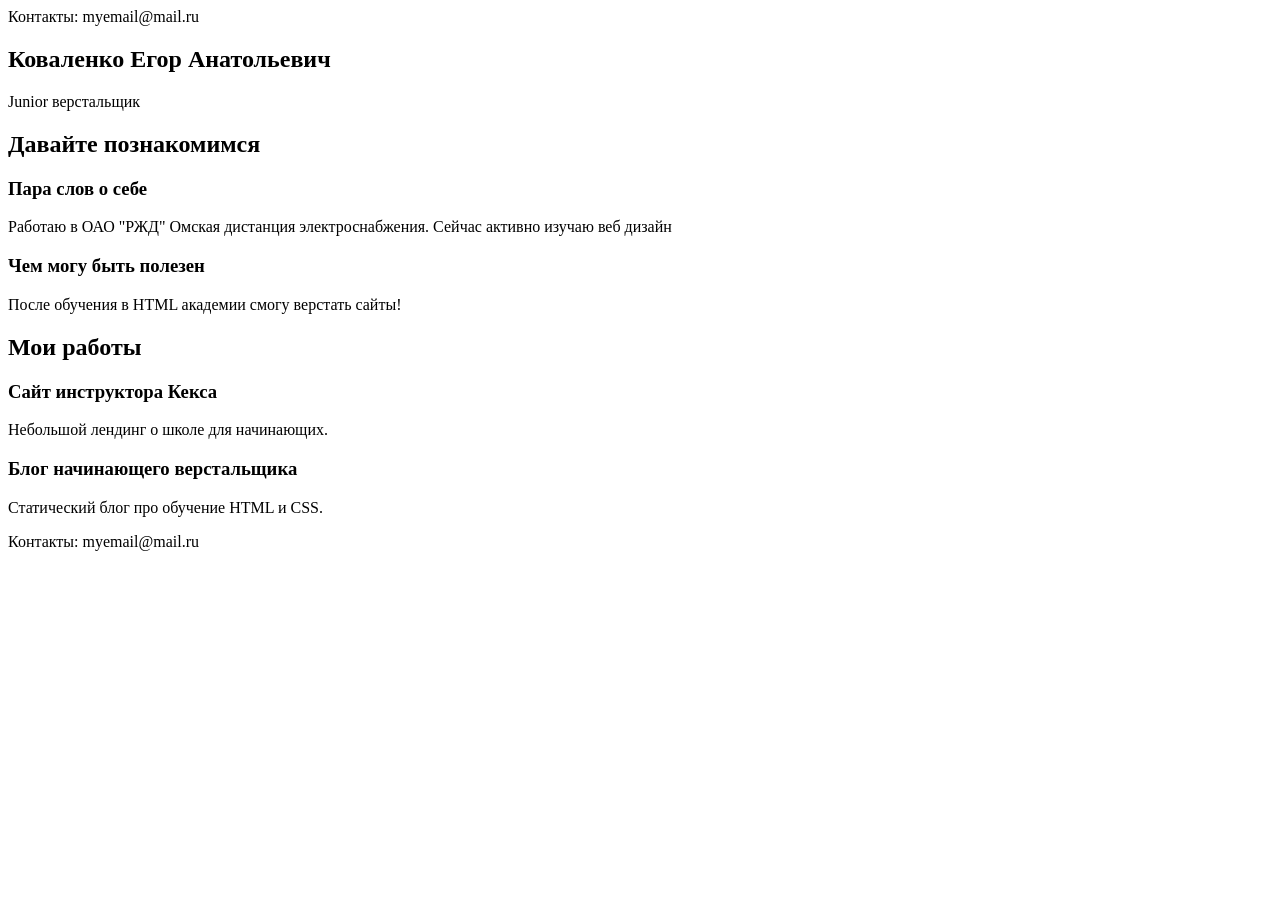
==== index.html @ 19d8a6aa "Загружает файлы сайта" ====
<!DOCTYPE html>
<html lang="ru">
  <head>
    <meta charset="UTF-8">
    <link rel="stylesheet" href="style.css">
    <link href="https://fonts.googleapis.com/css?family=Montserrat:400,500,700|Old+Standard+TT&display=swap&subset=cyrillic" rel="stylesheet">
    <title>Портфолио Егора Коваленко</title>
  </head>

  <body>
    <header class="page-header">
      <div class="container">
      Контакты: myemail@mail.ru
      </div>
    </header>

    <section class="hero-image">
      <div class="container">
      <h1 class="heading">Коваленко Егор Анатольевич</h1>
      <p>Junior верстальщик</p>
      </div>
    </section>

    <section class="intro">
      <div class="container">
      <h2 class="subheading">Давайте познакомимся</h2>
      <h3>Пара слов о себе</h3>
      <p>Работаю в ОАО "РЖД" Омская дистанция электроснабжения. Сейчас активно изучаю веб дизайн </p>
      <h3>Чем могу быть полезен</h3> 
      <p>После обучения в HTML академии смогу верстать сайты!</p>
      </div>
    </section>

    <section class="portfolio">
      <div class="container">
      <h2 class="subheading">Мои работы</h2>

      <h3>Сайт инструктора Кекса</h3>
      <p>Небольшой лендинг о школе для начинающих.</p>

      <h3>Блог начинающего верстальщика</h3>
      <p>Статический блог про обучение HTML и CSS.</p>
      </div>
    </section>
    <footer class="page-footer">
      Контакты: myemail@mail.ru
    </footer>
    </body>
</html>
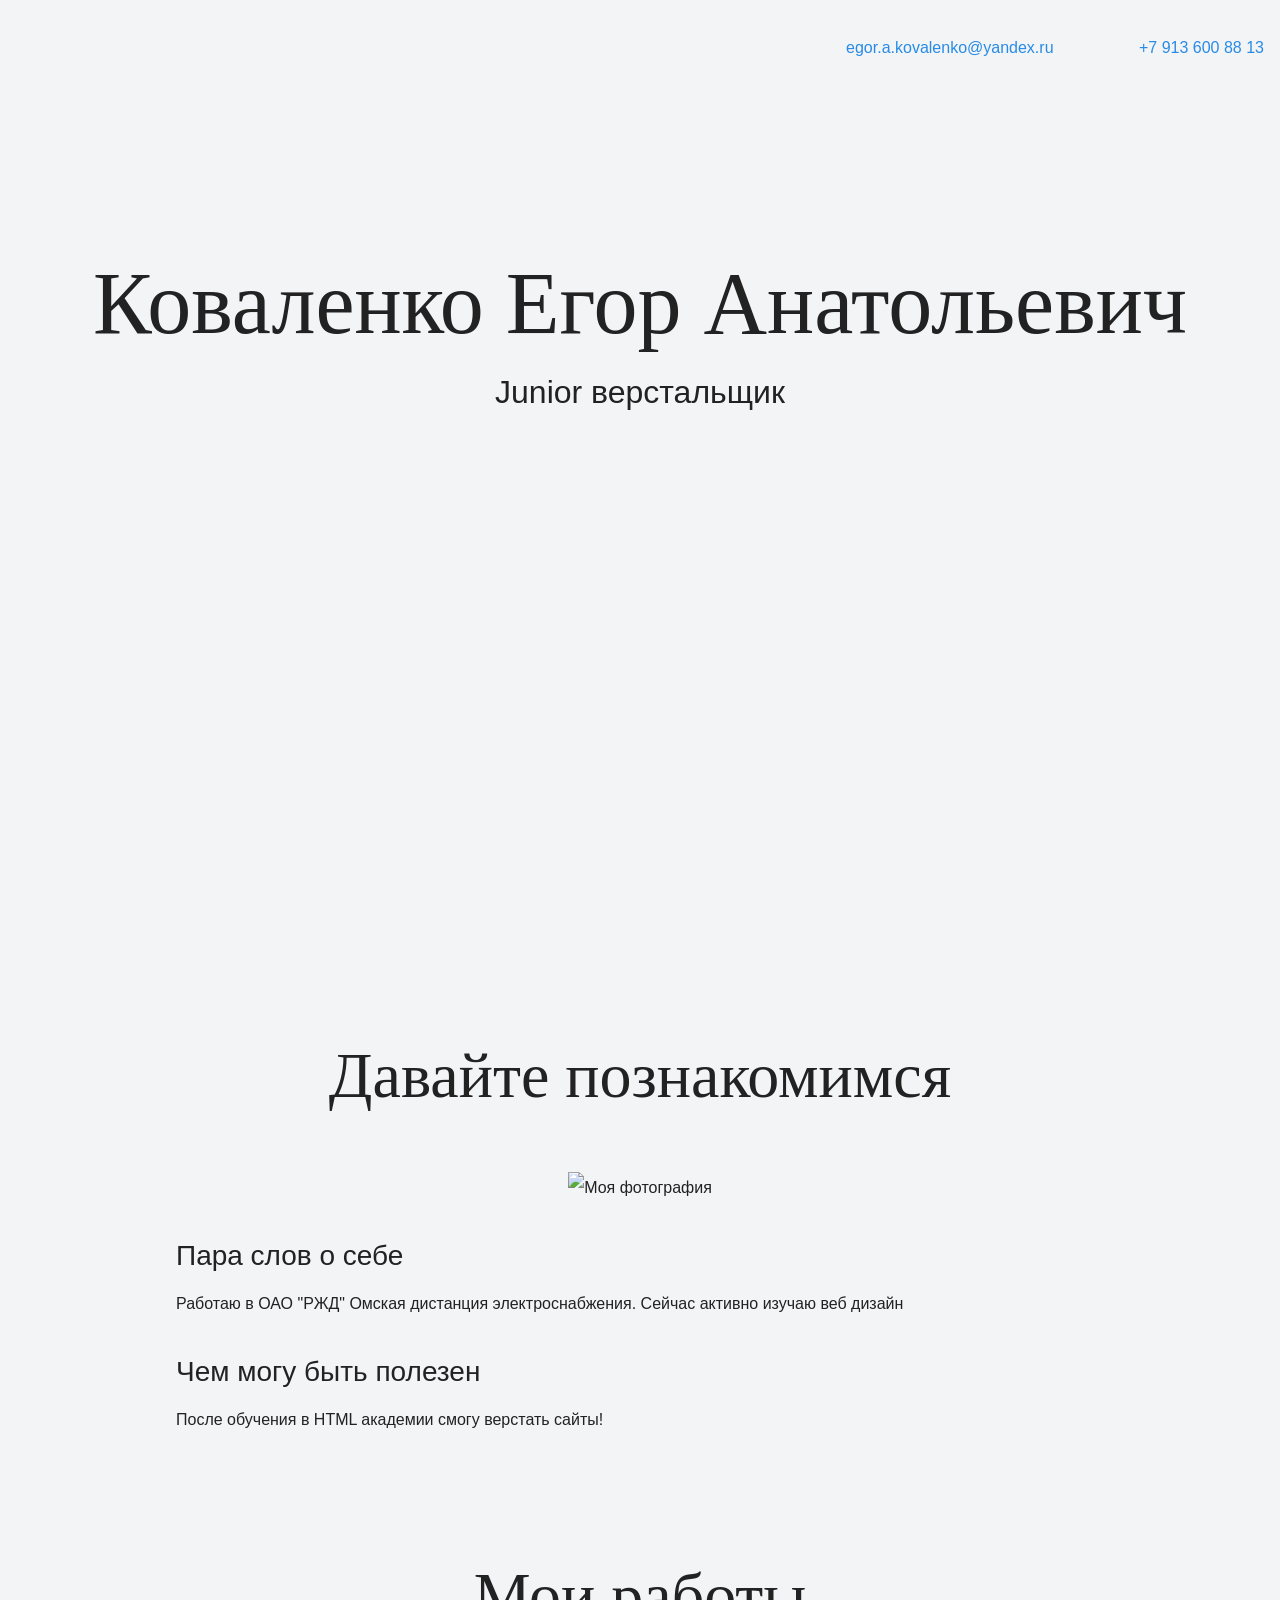
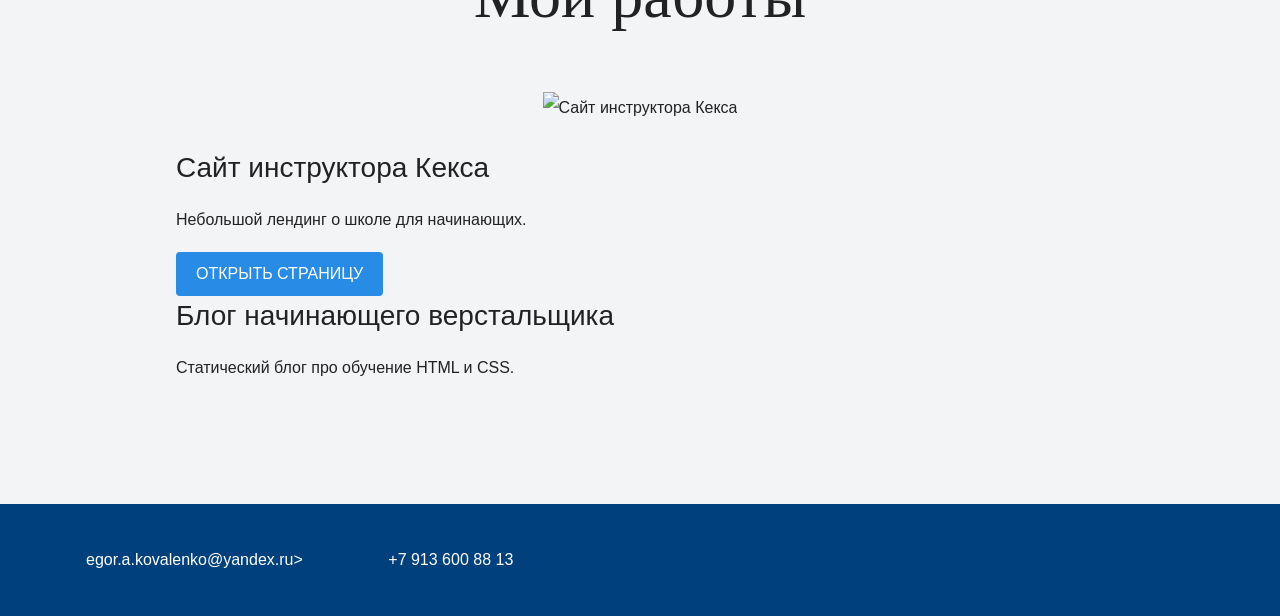
==== commit ee7c6214: "Add files via upload" ====
--- a/index.html
+++ b/index.html
@@ -10,7 +10,8 @@
   <body>
     <header class="page-header">
       <div class="container">
-      Контакты: myemail@mail.ru
+      <a class="header-email" href="mailto:egor.a.kovalenko@yandex.ru">egor.a.kovalenko@yandex.ru</a>
+      <a class="header-phone" href="tel:+79136008813">+7 913 600 88 13</a>
       </div>
     </header>
 
@@ -24,6 +25,9 @@
     <section class="intro">
       <div class="container">
       <h2 class="subheading">Давайте познакомимся</h2>
+       <figure class="user-image">
+         <img src="files/user1.jpg" width="928" height="756" alt="Моя фотография">
+       </figure>
       <h3>Пара слов о себе</h3>
       <p>Работаю в ОАО "РЖД" Омская дистанция электроснабжения. Сейчас активно изучаю веб дизайн </p>
       <h3>Чем могу быть полезен</h3> 
@@ -34,16 +38,19 @@
     <section class="portfolio">
       <div class="container">
       <h2 class="subheading">Мои работы</h2>
-
+        <figure class="project-image">
+          <img src="files/project.jpg" width="928" height="536" alt="Сайт инструктора Кекса">
+        </figure>
       <h3>Сайт инструктора Кекса</h3>
       <p>Небольшой лендинг о школе для начинающих.</p>
-
+        <a class="button" href="source/project/index.html">Открыть страницу</a>
       <h3>Блог начинающего верстальщика</h3>
       <p>Статический блог про обучение HTML и CSS.</p>
       </div>
     </section>
     <footer class="page-footer">
-      Контакты: myemail@mail.ru
+      <a class="footer-email" href="mailto:egor.a.kovalenko@yandex.ru">egor.a.kovalenko@yandex.ru</a>>
+      <a class="footer-phone" href="tel:+79136008813">+7 913 600 88 13</a>
     </footer>
     </body>
 </html>
--- a/style.css
+++ b/style.css
@@ -0,0 +1,194 @@
+body {
+  margin: 0;
+  min-width: 960px;
+  font-family: "Montserrat", "Helvetica", "Arial", sans-serif;
+  font-size: 16px;
+  line-height: 32px;
+  color: #222222;
+  background-color: #f2f4f6;
+  background-image: url("img/hero-bg.jpg");
+  background-repeat: no-repeat;
+  background-position: top center;
+}
+
+.container {
+  max-width: 928px;
+  margin: 0 auto;
+  padding: 0 16px;
+}
+
+.page-header {
+  margin: 0 0 160px;
+  padding: 32px 0 32px;
+}
+
+.page-header .container,
+.page-footer .container {
+  max-width: 1408px;
+  text-align: right;
+}
+
+.page-header a {
+  margin-left: 56px;
+  color: #288be6;
+  text-decoration: none;
+  background-repeat: no-repeat;
+  background-position: left;
+}
+
+.header-email {
+  padding-left: 25px;
+  background-image: url("img/icon-email-header.svg");
+}
+
+.header-phone {
+  padding-left: 25px;
+  background-image: url("img/icon-phone-header.svg");
+}
+
+.hero-image {
+  margin-bottom: 620px;
+}
+
+.hero-image .container {
+  max-width: 1408px;
+  text-align: center;
+}
+
+.heading {
+  margin: 0 0 16px;
+  font-family: "Old Standard TT", "Times", "Times New Roman", serif;
+  font-size: 88px;
+  line-height: 96px;
+  font-weight: 400;
+}
+
+.hero-image p {
+  margin: 0;
+  font-size: 32px;
+  line-height: 48px;
+}
+
+.intro {
+  margin: 0 0 120px;
+}
+
+.subheading {
+  margin: 0 0 56px;
+  font-family: "Old Standard TT", "Times", "Times New Roman", serif;
+  font-size: 64px;
+  line-height: 80px;
+  font-weight: 400;
+  text-align: center;
+}
+
+.user-image {
+  margin: 0 0 32px;
+  text-align: center;
+}
+
+.intro h3,
+.portfolio h3 {
+  margin: 0 0 12px;
+  font-size: 28px;
+  line-height: 40px;
+  font-weight: 500;
+}
+
+.intro p {
+  margin: 0 0 32px;
+}
+
+.skills-list {
+  margin: 0;
+  padding: 0;
+}
+
+.skills-list dt {
+  padding-left: 32px;
+  background-repeat: no-repeat;
+  background-position: left;
+}
+
+.skill-html {
+  background-image: url("img/icon-html.svg");
+}
+
+.skill-css {
+  background-image: url("img/icon-css.svg");
+}
+
+.level {
+  margin: 4px 0 16px;
+  padding: 0;
+  height: 14px;
+  font-size: 0;
+  background-color: #ffffff;
+  border: 1px solid #86c3fa;
+  border-radius: 8px;
+}
+
+.level div {
+  margin: 1px;
+  height: 12px;
+  background-color: #288be6;
+  border-radius: 6px;
+}
+
+.portfolio {
+  margin: 0 0 120px;
+}
+
+.projects {
+  margin: 0;
+  padding: 0;
+  list-style: none;
+}
+
+.projects li {
+  margin: 0 0 80px;
+}
+
+.project-image {
+  margin: 0 0 24px;
+  text-align: center;
+}
+
+.projects p {
+  margin: 0 0 24px;
+}
+
+.button {
+  padding: 6px 20px;
+  display: inline-block;
+  vertical-align: baseline;
+  text-decoration: none;
+  text-transform: uppercase;
+  border-radius: 4px;
+  background-color: #288be6;
+  color: #ffffff;
+}
+
+.page-footer {
+  padding: 40px 0;
+  background-color: #00417d;
+  color: #ffffff;
+}
+
+.page-footer a {
+  margin-left: 56px;
+  color: inherit;
+  text-decoration: none;
+  background-repeat: no-repeat;
+  background-position: left;
+}
+
+.footer-email {
+  padding-left: 30px;
+  background-image: url("img/icon-email-footer.svg");
+}
+
+.footer-phone {
+  padding-left: 25px;
+  background-image: url("img/icon-phone-footer.svg");
+}
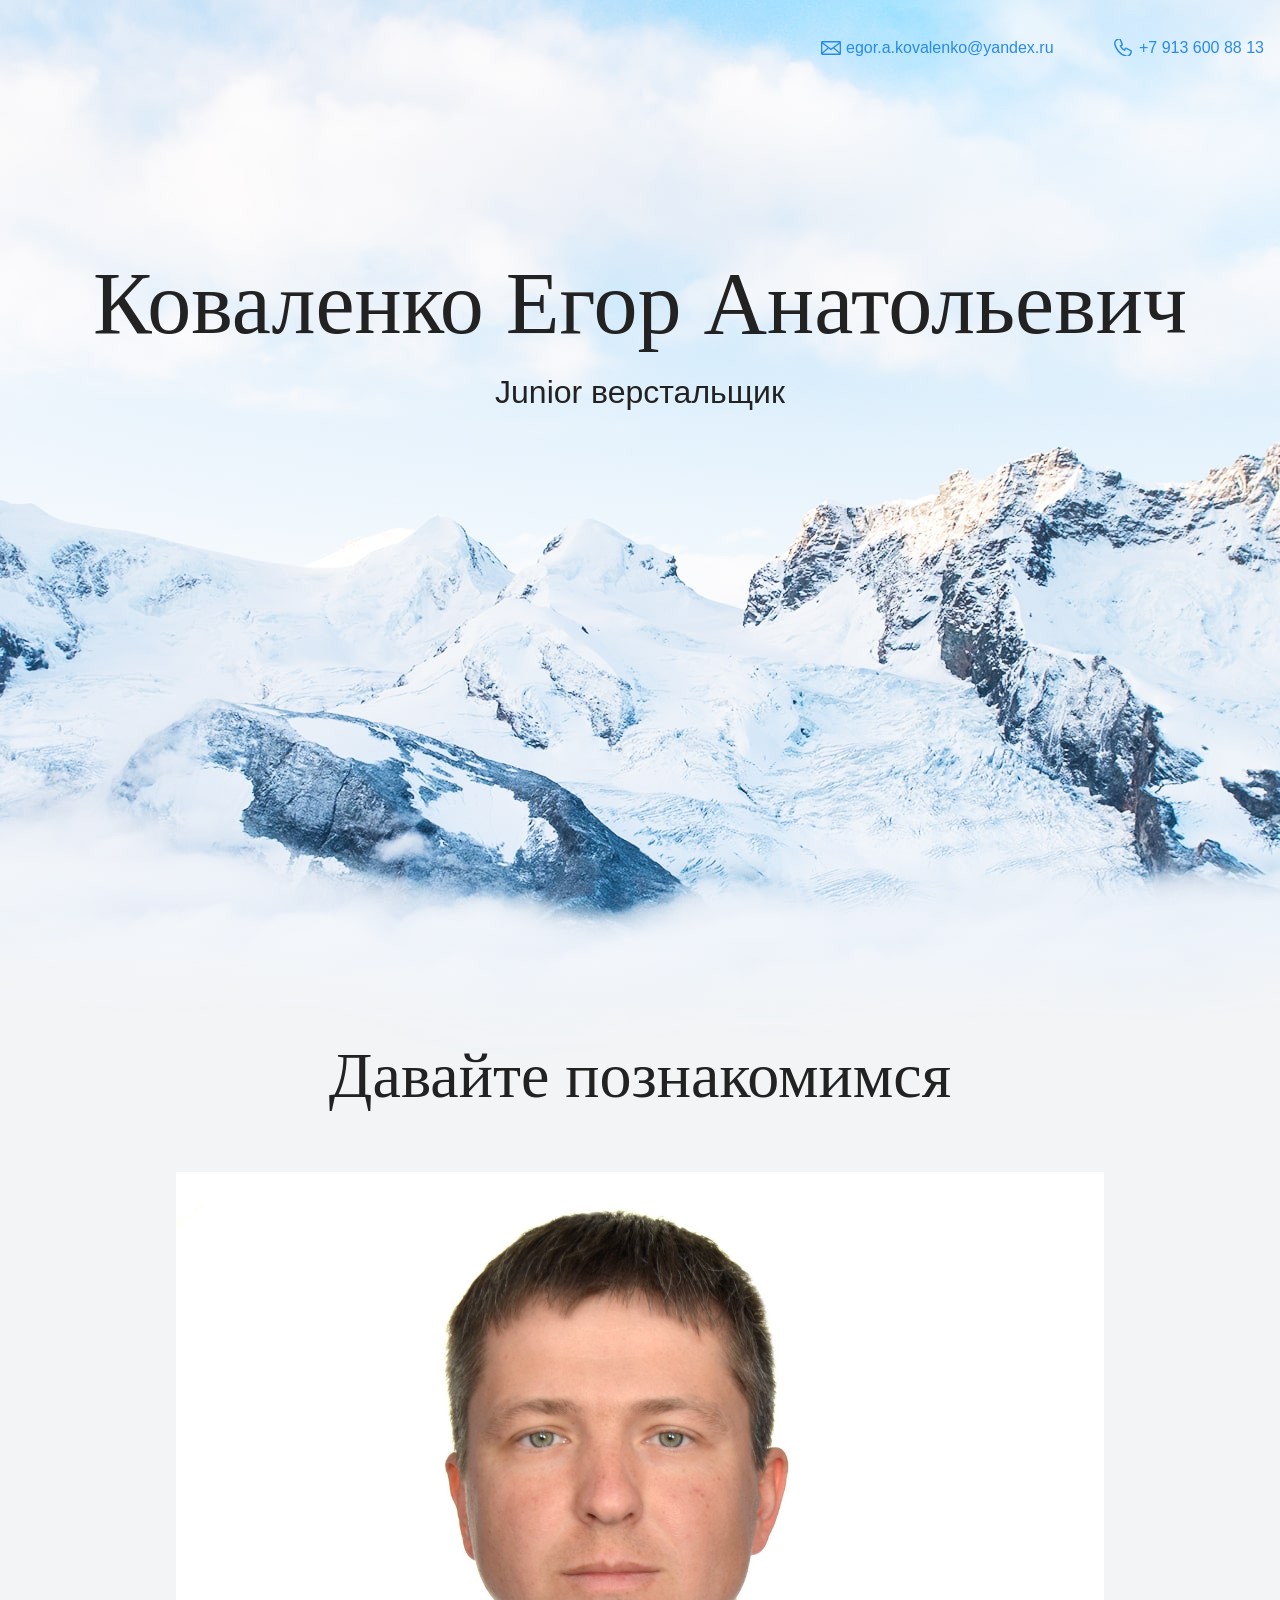
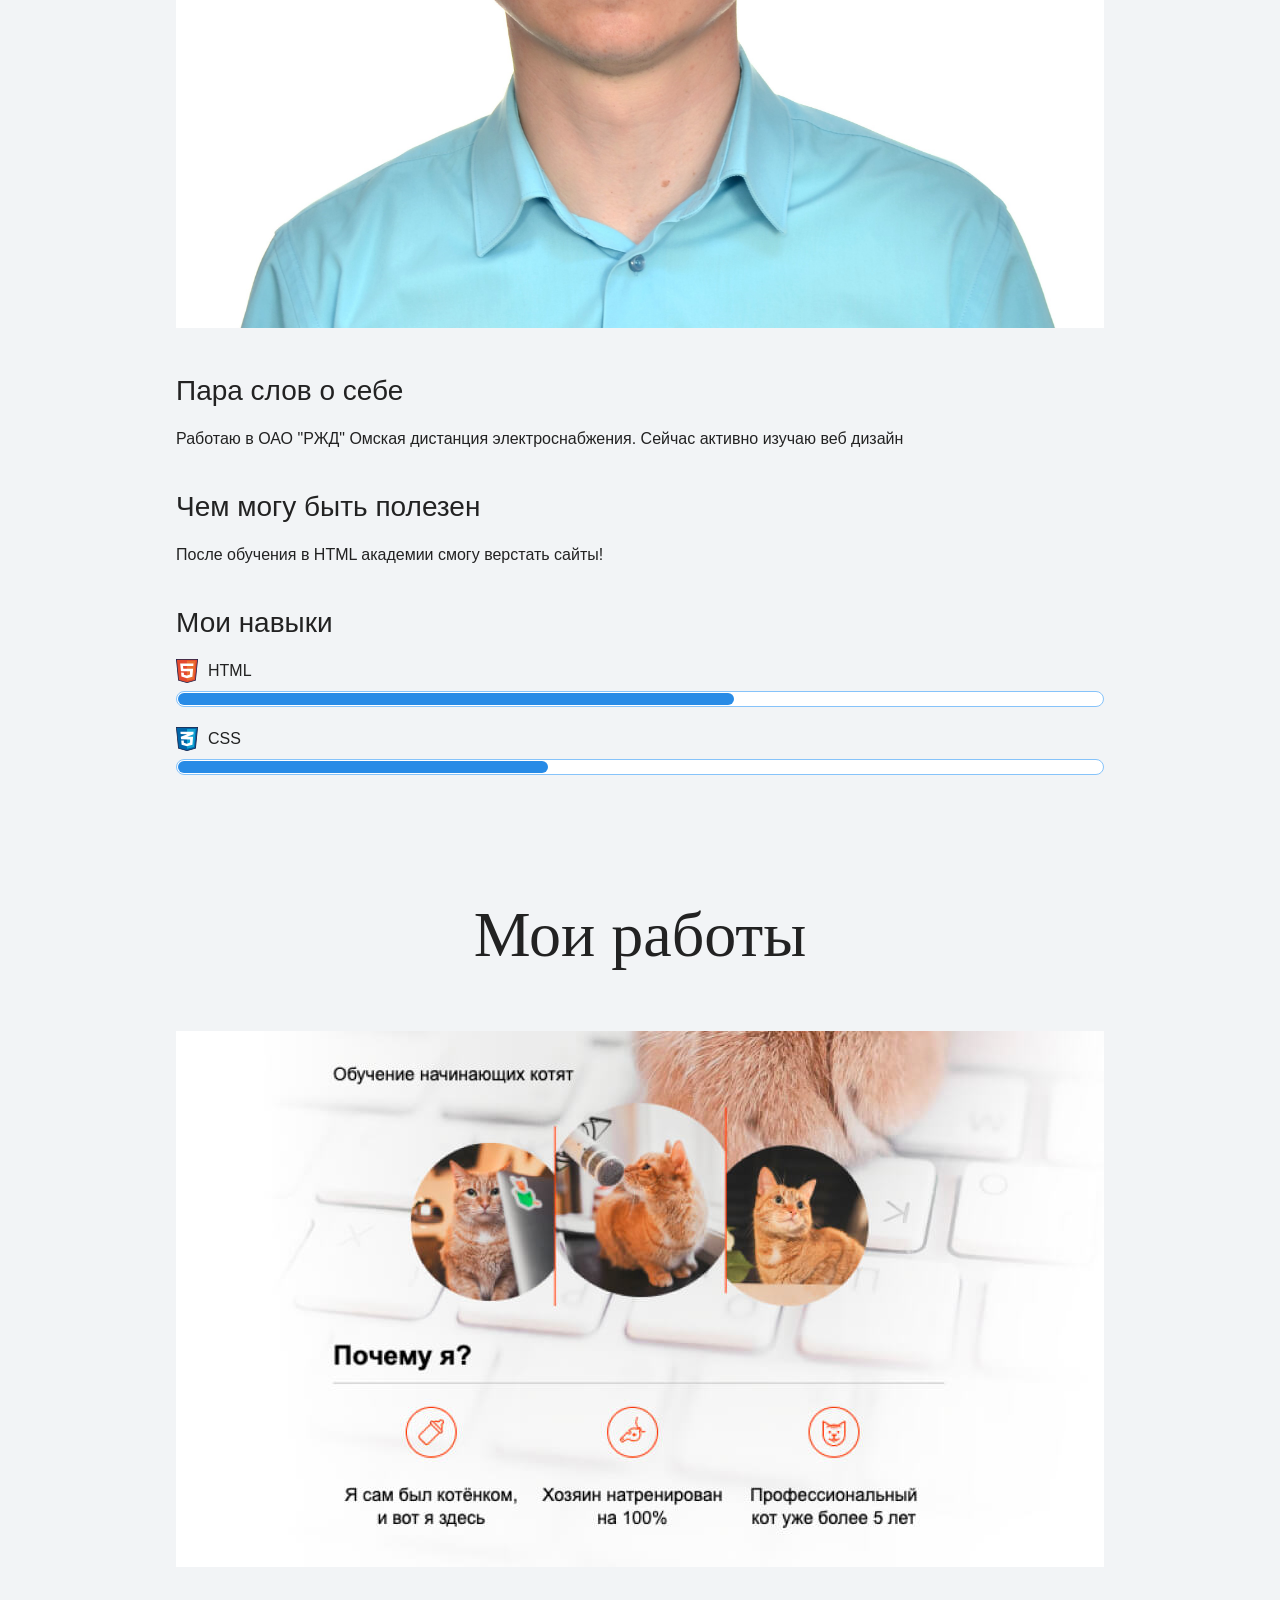
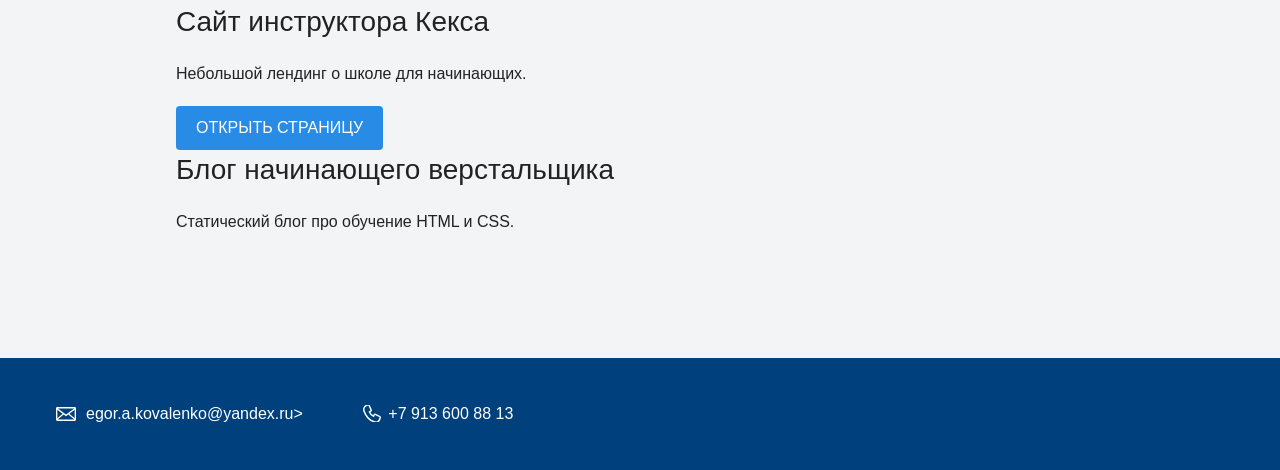
==== commit 3890594b: "Add files via upload" ====
--- a/index.html
+++ b/index.html
@@ -1,56 +1,69 @@
-<!DOCTYPE html>
-<html lang="ru">
-  <head>
-    <meta charset="UTF-8">
-    <link rel="stylesheet" href="style.css">
-    <link href="https://fonts.googleapis.com/css?family=Montserrat:400,500,700|Old+Standard+TT&display=swap&subset=cyrillic" rel="stylesheet">
-    <title>Портфолио Егора Коваленко</title>
-  </head>
-
-  <body>
-    <header class="page-header">
-      <div class="container">
-      <a class="header-email" href="mailto:egor.a.kovalenko@yandex.ru">egor.a.kovalenko@yandex.ru</a>
-      <a class="header-phone" href="tel:+79136008813">+7 913 600 88 13</a>
-      </div>
-    </header>
-
-    <section class="hero-image">
-      <div class="container">
-      <h1 class="heading">Коваленко Егор Анатольевич</h1>
-      <p>Junior верстальщик</p>
-      </div>
-    </section>
-
-    <section class="intro">
-      <div class="container">
-      <h2 class="subheading">Давайте познакомимся</h2>
-       <figure class="user-image">
-         <img src="files/user1.jpg" width="928" height="756" alt="Моя фотография">
-       </figure>
-      <h3>Пара слов о себе</h3>
-      <p>Работаю в ОАО "РЖД" Омская дистанция электроснабжения. Сейчас активно изучаю веб дизайн </p>
-      <h3>Чем могу быть полезен</h3> 
-      <p>После обучения в HTML академии смогу верстать сайты!</p>
-      </div>
-    </section>
-
-    <section class="portfolio">
-      <div class="container">
-      <h2 class="subheading">Мои работы</h2>
-        <figure class="project-image">
-          <img src="files/project.jpg" width="928" height="536" alt="Сайт инструктора Кекса">
-        </figure>
-      <h3>Сайт инструктора Кекса</h3>
-      <p>Небольшой лендинг о школе для начинающих.</p>
-        <a class="button" href="source/project/index.html">Открыть страницу</a>
-      <h3>Блог начинающего верстальщика</h3>
-      <p>Статический блог про обучение HTML и CSS.</p>
-      </div>
-    </section>
-    <footer class="page-footer">
-      <a class="footer-email" href="mailto:egor.a.kovalenko@yandex.ru">egor.a.kovalenko@yandex.ru</a>>
-      <a class="footer-phone" href="tel:+79136008813">+7 913 600 88 13</a>
-    </footer>
-    </body>
+<!DOCTYPE html>
+<html lang="ru">
+  <head>
+    <meta charset="UTF-8">
+    <link rel="stylesheet" href="style.css">
+    <link href="https://fonts.googleapis.com/css?family=Montserrat:400,500,700|Old+Standard+TT&display=swap&subset=cyrillic" rel="stylesheet">
+    <title>Портфолио Егора Коваленко</title>
+  </head>
+
+  <body>
+    <header class="page-header">
+      <div class="container">
+      <a class="header-email" href="mailto:egor.a.kovalenko@yandex.ru">egor.a.kovalenko@yandex.ru</a>
+      <a class="header-phone" href="tel:+79136008813">+7 913 600 88 13</a>
+      </div>
+    </header>
+
+    <section class="hero-image">
+      <div class="container">
+      <h1 class="heading">Коваленко Егор Анатольевич</h1>
+      <p>Junior верстальщик</p>
+      </div>
+    </section>
+
+    <section class="intro">
+      <div class="container">
+      <h2 class="subheading">Давайте познакомимся</h2>
+       <figure class="user-image">
+         <img src="files/user1.jpg" width="928" height="756" alt="Моя фотография">
+       </figure>
+       <div> 
+        <h3>Пара слов о себе</h3>
+        <p>Работаю в ОАО "РЖД" Омская дистанция электроснабжения. Сейчас активно изучаю веб дизайн </p>
+      </div>
+      <div>
+       <h3>Чем могу быть полезен</h3> 
+       <p>После обучения в HTML академии смогу верстать сайты!</p>
+      </div>
+      <div class="skills">
+        <h3>Мои навыки</h3>
+        <dl class="skills-list">
+          <dt class="skill-html">HTML</dt>
+          <dd class="level"><div style="width: 60%">60%</div></dd>
+          <dt class="skill-css">CSS</dt>
+          <dd class="level"><div style="width:40%">40%</div></dd>
+        </dl>
+      </div>
+      </div>
+    </section>
+
+    <section class="portfolio">
+      <div class="container">
+      <h2 class="subheading">Мои работы</h2>
+        <figure class="project-image">
+          <img src="files/project.jpg" width="928" height="536" alt="Сайт инструктора Кекса">
+        </figure>
+      <h3>Сайт инструктора Кекса</h3>
+      <p>Небольшой лендинг о школе для начинающих.</p>
+        <a class="button" href="source/project/index.html">Открыть страницу</a>
+      <h3>Блог начинающего верстальщика</h3>
+      <p>Статический блог про обучение HTML и CSS.</p>
+      </div>
+    </section>
+    <footer class="page-footer">
+      <a class="footer-email" href="mailto:egor.a.kovalenko@yandex.ru">egor.a.kovalenko@yandex.ru</a>>
+      <a class="footer-phone" href="tel:+79136008813">+7 913 600 88 13</a>
+    </footer>
+    </body>
 </html>
--- a/style.css
+++ b/style.css
@@ -1,194 +1,194 @@
-body {
-  margin: 0;
-  min-width: 960px;
-  font-family: "Montserrat", "Helvetica", "Arial", sans-serif;
-  font-size: 16px;
-  line-height: 32px;
-  color: #222222;
-  background-color: #f2f4f6;
-  background-image: url("img/hero-bg.jpg");
-  background-repeat: no-repeat;
-  background-position: top center;
-}
-
-.container {
-  max-width: 928px;
-  margin: 0 auto;
-  padding: 0 16px;
-}
-
-.page-header {
-  margin: 0 0 160px;
-  padding: 32px 0 32px;
-}
-
-.page-header .container,
-.page-footer .container {
-  max-width: 1408px;
-  text-align: right;
-}
-
-.page-header a {
-  margin-left: 56px;
-  color: #288be6;
-  text-decoration: none;
-  background-repeat: no-repeat;
-  background-position: left;
-}
-
-.header-email {
-  padding-left: 25px;
-  background-image: url("img/icon-email-header.svg");
-}
-
-.header-phone {
-  padding-left: 25px;
-  background-image: url("img/icon-phone-header.svg");
-}
-
-.hero-image {
-  margin-bottom: 620px;
-}
-
-.hero-image .container {
-  max-width: 1408px;
-  text-align: center;
-}
-
-.heading {
-  margin: 0 0 16px;
-  font-family: "Old Standard TT", "Times", "Times New Roman", serif;
-  font-size: 88px;
-  line-height: 96px;
-  font-weight: 400;
-}
-
-.hero-image p {
-  margin: 0;
-  font-size: 32px;
-  line-height: 48px;
-}
-
-.intro {
-  margin: 0 0 120px;
-}
-
-.subheading {
-  margin: 0 0 56px;
-  font-family: "Old Standard TT", "Times", "Times New Roman", serif;
-  font-size: 64px;
-  line-height: 80px;
-  font-weight: 400;
-  text-align: center;
-}
-
-.user-image {
-  margin: 0 0 32px;
-  text-align: center;
-}
-
-.intro h3,
-.portfolio h3 {
-  margin: 0 0 12px;
-  font-size: 28px;
-  line-height: 40px;
-  font-weight: 500;
-}
-
-.intro p {
-  margin: 0 0 32px;
-}
-
-.skills-list {
-  margin: 0;
-  padding: 0;
-}
-
-.skills-list dt {
-  padding-left: 32px;
-  background-repeat: no-repeat;
-  background-position: left;
-}
-
-.skill-html {
-  background-image: url("img/icon-html.svg");
-}
-
-.skill-css {
-  background-image: url("img/icon-css.svg");
-}
-
-.level {
-  margin: 4px 0 16px;
-  padding: 0;
-  height: 14px;
-  font-size: 0;
-  background-color: #ffffff;
-  border: 1px solid #86c3fa;
-  border-radius: 8px;
-}
-
-.level div {
-  margin: 1px;
-  height: 12px;
-  background-color: #288be6;
-  border-radius: 6px;
-}
-
-.portfolio {
-  margin: 0 0 120px;
-}
-
-.projects {
-  margin: 0;
-  padding: 0;
-  list-style: none;
-}
-
-.projects li {
-  margin: 0 0 80px;
-}
-
-.project-image {
-  margin: 0 0 24px;
-  text-align: center;
-}
-
-.projects p {
-  margin: 0 0 24px;
-}
-
-.button {
-  padding: 6px 20px;
-  display: inline-block;
-  vertical-align: baseline;
-  text-decoration: none;
-  text-transform: uppercase;
-  border-radius: 4px;
-  background-color: #288be6;
-  color: #ffffff;
-}
-
-.page-footer {
-  padding: 40px 0;
-  background-color: #00417d;
-  color: #ffffff;
-}
-
-.page-footer a {
-  margin-left: 56px;
-  color: inherit;
-  text-decoration: none;
-  background-repeat: no-repeat;
-  background-position: left;
-}
-
-.footer-email {
-  padding-left: 30px;
-  background-image: url("img/icon-email-footer.svg");
-}
-
-.footer-phone {
-  padding-left: 25px;
-  background-image: url("img/icon-phone-footer.svg");
+body {
+  margin: 0;
+  min-width: 960px;
+  font-family: "Montserrat", "Helvetica", "Arial", sans-serif;
+  font-size: 16px;
+  line-height: 32px;
+  color: #222222;
+  background-color: #f2f4f6;
+  background-image: url("img/hero-bg.jpg");
+  background-repeat: no-repeat;
+  background-position: top center;
+}
+
+.container {
+  max-width: 928px;
+  margin: 0 auto;
+  padding: 0 16px;
+}
+
+.page-header {
+  margin: 0 0 160px;
+  padding: 32px 0 32px;
+}
+
+.page-header .container,
+.page-footer .container {
+  max-width: 1408px;
+  text-align: right;
+}
+
+.page-header a {
+  margin-left: 56px;
+  color: #288be6;
+  text-decoration: none;
+  background-repeat: no-repeat;
+  background-position: left;
+}
+
+.header-email {
+  padding-left: 25px;
+  background-image: url("img/icon-email-header.svg");
+}
+
+.header-phone {
+  padding-left: 25px;
+  background-image: url("img/icon-phone-header.svg");
+}
+
+.hero-image {
+  margin-bottom: 620px;
+}
+
+.hero-image .container {
+  max-width: 1408px;
+  text-align: center;
+}
+
+.heading {
+  margin: 0 0 16px;
+  font-family: "Old Standard TT", "Times", "Times New Roman", serif;
+  font-size: 88px;
+  line-height: 96px;
+  font-weight: 400;
+}
+
+.hero-image p {
+  margin: 0;
+  font-size: 32px;
+  line-height: 48px;
+}
+
+.intro {
+  margin: 0 0 120px;
+}
+
+.subheading {
+  margin: 0 0 56px;
+  font-family: "Old Standard TT", "Times", "Times New Roman", serif;
+  font-size: 64px;
+  line-height: 80px;
+  font-weight: 400;
+  text-align: center;
+}
+
+.user-image {
+  margin: 0 0 32px;
+  text-align: center;
+}
+
+.intro h3,
+.portfolio h3 {
+  margin: 0 0 12px;
+  font-size: 28px;
+  line-height: 40px;
+  font-weight: 500;
+}
+
+.intro p {
+  margin: 0 0 32px;
+}
+
+.skills-list {
+  margin: 0;
+  padding: 0;
+}
+
+.skills-list dt {
+  padding-left: 32px;
+  background-repeat: no-repeat;
+  background-position: left;
+}
+
+.skill-html {
+  background-image: url("img/icon-html.svg");
+}
+
+.skill-css {
+  background-image: url("img/icon-css.svg");
+}
+
+.level {
+  margin: 4px 0 16px;
+  padding: 0;
+  height: 14px;
+  font-size: 0;
+  background-color: #ffffff;
+  border: 1px solid #86c3fa;
+  border-radius: 8px;
+}
+
+.level div {
+  margin: 1px;
+  height: 12px;
+  background-color: #288be6;
+  border-radius: 6px;
+}
+
+.portfolio {
+  margin: 0 0 120px;
+}
+
+.projects {
+  margin: 0;
+  padding: 0;
+  list-style: none;
+}
+
+.projects li {
+  margin: 0 0 80px;
+}
+
+.project-image {
+  margin: 0 0 24px;
+  text-align: center;
+}
+
+.projects p {
+  margin: 0 0 24px;
+}
+
+.button {
+  padding: 6px 20px;
+  display: inline-block;
+  vertical-align: baseline;
+  text-decoration: none;
+  text-transform: uppercase;
+  border-radius: 4px;
+  background-color: #288be6;
+  color: #ffffff;
+}
+
+.page-footer {
+  padding: 40px 0;
+  background-color: #00417d;
+  color: #ffffff;
+}
+
+.page-footer a {
+  margin-left: 56px;
+  color: inherit;
+  text-decoration: none;
+  background-repeat: no-repeat;
+  background-position: left;
+}
+
+.footer-email {
+  padding-left: 30px;
+  background-image: url("img/icon-email-footer.svg");
+}
+
+.footer-phone {
+  padding-left: 25px;
+  background-image: url("img/icon-phone-footer.svg");
 }
